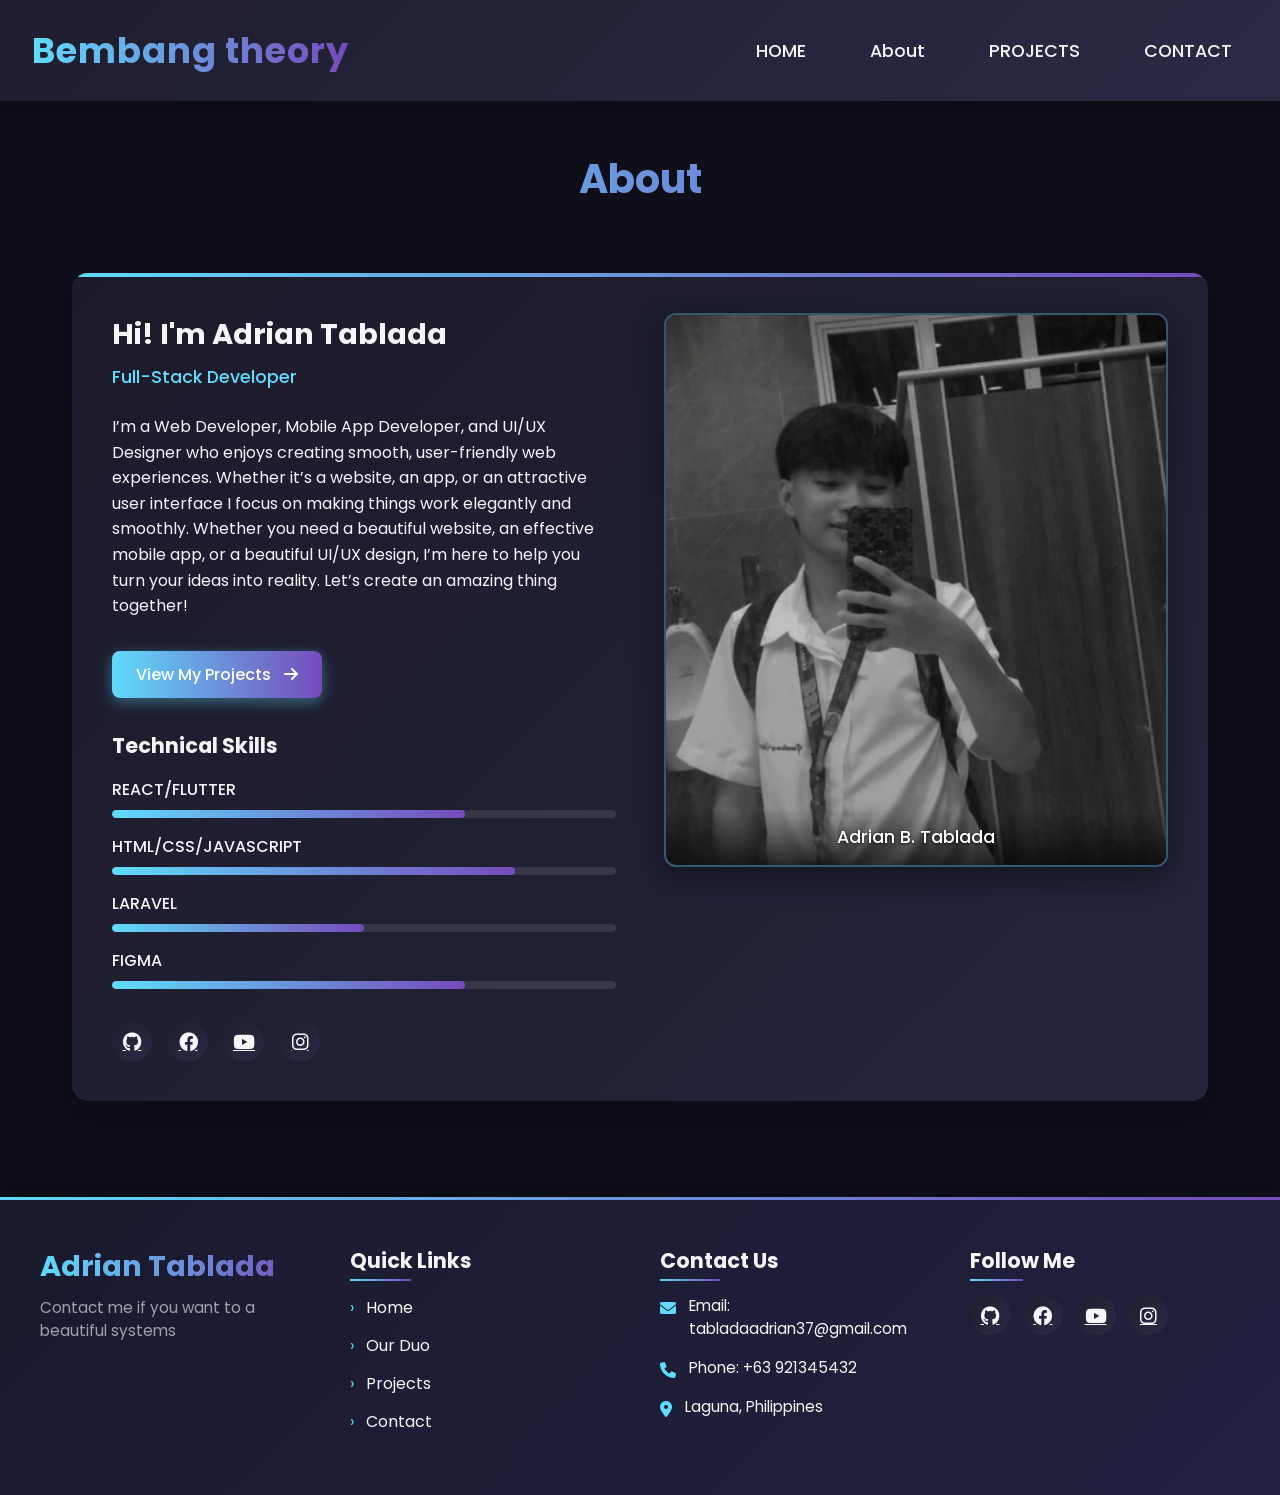
==== index.html @ 81f8ad00 "first commit" ====
<!DOCTYPE html>
<html lang="en">
  <head>
    <meta charset="UTF-8" />
    <meta name="viewport" content="width=device-width, initial-scale=1.0" />
    <title>Adrian Porfolio</title>
    <link rel="stylesheet" href="style.css" />
    <link
      rel="stylesheet"
      href="https://cdnjs.cloudflare.com/ajax/libs/font-awesome/6.0.0/css/all.min.css"
    />
    <link
      rel="stylesheet"
      href="https://fonts.googleapis.com/css2?family=Poppins:wght@300;400;500;600;700&display=swap"
    />
  </head>

  <body>
    <header>
      <div class="title">
        <h1>Bembang theory</h1>
      </div>

      <nav>
        <ul>
          <li class="nav-li"><a href="index.html">HOME</a></li>
          <li class="nav-li"><a href="">About</a></li>
          <li class="nav-li"><a href="project.html">PROJECTS</a></li>
          <li class="nav-li"><a href="#Contact">CONTACT</a></li>
        </ul>
      </nav>
    </header>

    <main>
      <section class="team-section">
        <div class="section-header">
          <h2>About</h2>
        </div>

        <div class="team-member" id="alex">
          <div class="member-info">
            <div class="member-header">
              <h3>Hi! I'm Adrian Tablada</h3>
              <p class="role">Full-Stack Developer</p>
            </div>

            <div class="member-bio">
              <p>
                I’m a Web Developer, Mobile App Developer, and UI/UX Designer
                who enjoys creating smooth, user-friendly web experiences.
                Whether it’s a website, an app, or an attractive user interface
                I focus on making things work elegantly and smoothly. Whether
                you need a beautiful website, an effective mobile app, or a
                beautiful UI/UX design, I’m here to help you turn your ideas
                into reality. Let’s create an amazing thing together!
              </p>
            </div>

            <div class="project-button-container">
              <a href="project.html" class="project-button">
                <span>View My Projects</span>
                <i class="fas fa-arrow-right"></i>
              </a>
            </div>

            <div class="skills-container">
              <h4>Technical Skills</h4>
              <div class="skill">
                <span>REACT/FLUTTER</span>
                <div class="progress-bar">
                  <div class="progress" style="width: 70%"></div>
                </div>
              </div>
              <div class="skill">
                <span>HTML/CSS/JAVASCRIPT</span>
                <div class="progress-bar">
                  <div class="progress" style="width: 80%"></div>
                </div>
              </div>
              <div class="skill">
                <span>LARAVEL</span>
                <div class="progress-bar">
                  <div class="progress" style="width: 50%"></div>
                </div>
              </div>
              <div class="skill">
                <span>FIGMA</span>
                <div class="progress-bar">
                  <div class="progress" style="width: 70%"></div>
                </div>
              </div>
            </div>

            <div class="social-links">
              <a href="https://github.com/eeyaann06"
                ><i class="fab fa-github"></i
              ></a>
              <a href="https://www.facebook.com/adrian.tablada.5"
                ><i class="fab fa-facebook"></i
              ></a>
              <a href="https://www.youtube.com/@Ignia06"
                ><i class="fab fa-youtube"></i
              ></a>
              <a href="https://www.instagram.com/_ieyann06/"
                ><i class="fab fa-instagram"></i
              ></a>
            </div>
          </div>

          <div class="portfolio-showcase personal-photo">
            <div class="profile-image">
              <img
                src="./Images/ian-img.jpg"
                alt="Adrian Tablada - Full-Stack Developer"
              />
              <div class="image-caption">
                <p>Adrian B. Tablada</p>
              </div>
            </div>
          </div>
        </div>
      </section>
    </main>

    <footer>
      <div id="Contact" class="footer-container">
        <div class="footer-logo">
          <h3>Adrian Tablada</h3>
          <p>Contact me if you want to a beautiful systems</p>
        </div>

        <div class="footer-nav">
          <h3>Quick Links</h3>
          <ul>
            <li><a href="index.html">Home</a></li>
            <li><a href="index.html">Our Duo</a></li>
            <li><a href="project.html">Projects</a></li>
            <li><a href="#Contact">Contact</a></li>
          </ul>
        </div>

        <div class="contact-info">
          <h3>Contact Us</h3>
          <div class="contact-item">
            <i class="fas fa-envelope"></i>
            <p>
              Email:
              <a href="mailto:Bembangtheory@gmail.com"
                >tabladaadrian37@gmail.com</a
              >
            </p>
          </div>
          <div class="contact-item">
            <i class="fas fa-phone"></i>
            <p>Phone: +63 921345432</p>
          </div>
          <div class="contact-item">
            <i class="fas fa-map-marker-alt"></i>
            <p>Laguna, Philippines</p>
          </div>
        </div>

        <div class="footer-socials">
          <h3>Follow Me</h3>
          <div class="social-links">
            <a href="https://github.com/eeyaann06"
              ><i class="fab fa-github"></i
            ></a>
            <a href="https://www.facebook.com/adrian.tablada.5"
              ><i class="fab fa-facebook"></i
            ></a>
            <a href="https://www.youtube.com/@Ignia06"
              ><i class="fab fa-youtube"></i
            ></a>
            <a href="https://www.instagram.com/_ieyann06/"
              ><i class="fab fa-instagram"></i
            ></a>
          </div>
        </div>
      </div>
    </footer>
    <script src="script.js"></script>
  </body>
</html>
---- style.css ----
* {
  margin: 0;
  padding: 0;
  box-sizing: border-box;
  font-family: "Poppins", sans-serif;
}

body {
  background-color: #0f0f1a;
  color: #f5f5f7;
  overflow-x: hidden;
}

header {
  background: linear-gradient(135deg, #1e1e2e 0%, #2a2a45 100%);
  padding: 1.5rem 2rem;
  display: flex;
  justify-content: space-between;
  align-items: center;
  position: sticky;
  top: 0;
  z-index: 100;
  box-shadow: 0 4px 30px rgba(0, 0, 0, 0.3);
}

.title h1 {
  font-size: 2.2rem;
  background: linear-gradient(90deg, #60dbfb, #764abc);
  -webkit-background-clip: text;
  background-clip: text;
  color: transparent;
  font-weight: 700;
  letter-spacing: 1px;
}

nav ul {
  display: flex;
  list-style: none;
  gap: 2rem;
}

nav a {
  color: #f5f5f7;
  text-decoration: none;
  font-size: 1.1rem;
  font-weight: 500;
  padding: 0.5rem 1rem;
  border-radius: 8px;
  transition: all 0.3s ease;
  position: relative;
}

nav a:hover {
  background: rgba(255, 255, 255, 0.1);
}

nav a::after {
  content: "";
  position: absolute;
  width: 0;
  height: 2px;
  bottom: 0;
  left: 0;
  background: linear-gradient(90deg, #60dbfb, #764abc);
  transition: width 0.3s ease;
}

nav a:hover::after {
  width: 100%;
}

.nav-li {
  position: relative;
}

.team-section {
  max-width: 1200px;
  margin: 3rem auto;
  padding: 0 2rem;
}

.section-header {
  text-align: center;
  margin-bottom: 4rem;
}

.section-header h2 {
  font-size: 2.5rem;
  margin-bottom: 1rem;
  background: linear-gradient(90deg, #60dbfb, #764abc);
  -webkit-background-clip: text;
  background-clip: text;
  color: transparent;
}

.section-header p {
  font-size: 1.2rem;
  color: #a0a0b0;
}

.team-member {
  display: grid;
  grid-template-columns: 1fr 1fr;
  gap: 3rem;
  margin-bottom: 6rem;
  background: linear-gradient(
    135deg,
    rgba(30, 30, 46, 0.8) 0%,
    rgba(42, 42, 69, 0.8) 100%
  );
  border-radius: 16px;
  padding: 2.5rem;
  box-shadow: 0 15px 30px rgba(0, 0, 0, 0.3);
  position: relative;
  overflow: hidden;
}

.team-member::before {
  content: "";
  position: absolute;
  top: 0;
  left: 0;
  right: 0;
  height: 4px;
  background: linear-gradient(90deg, #60dbfb, #764abc);
  z-index: 1;
}

.member-header h3 {
  font-size: 1.8rem;
  margin-bottom: 0.5rem;
}

.role {
  color: #60dbfb;
  font-size: 1.1rem;
  font-weight: 500;
  margin-bottom: 1.5rem;
}

.member-bio {
  margin-bottom: 2rem;
  line-height: 1.6;
}

.skills-container {
  margin-bottom: 2rem;
}

.skills-container h4 {
  margin-bottom: 1rem;
  font-size: 1.3rem;
}

.skill {
  margin-bottom: 1rem;
}

.skill span {
  display: block;
  margin-bottom: 0.5rem;
  font-weight: 500;
}

.progress-bar {
  height: 8px;
  background-color: rgba(255, 255, 255, 0.1);
  border-radius: 4px;
  overflow: hidden;
}

.progress {
  height: 100%;
  background: linear-gradient(90deg, #60dbfb, #764abc);
  border-radius: 4px;
  transition: width 1s ease-in-out;
}

.social-links {
  display: flex;
  gap: 1rem;
}

.social-links a {
  display: flex;
  align-items: center;
  justify-content: center;
  width: 40px;
  height: 40px;
  border-radius: 50%;
  background: linear-gradient(135deg, #1e1e2e 0%, #2a2a45 100%);
  color: #f5f5f7;
  font-size: 1.2rem;
  transition: all 0.3s ease;
}

.social-links a:hover {
  transform: translateY(-5px);
  background: linear-gradient(90deg, #60dbfb, #764abc);
  box-shadow: 0 5px 15px rgba(96, 219, 251, 0.4);
}

.personal-photo {
  position: relative;
}

.profile-image {
  border-radius: 12px;
  overflow: hidden;
  box-shadow: 0 10px 30px rgba(0, 0, 0, 0.4);
  border: 2px solid rgba(96, 219, 251, 0.3);
  position: relative;
}

.profile-image img {
  width: 100%;
  height: 550px;
  object-fit: cover;
  display: block;
  transition: transform 0.5s ease;
  filter: saturate(1.1) contrast(1.1);
}

.profile-image:hover img {
  transform: scale(1.05);
}

.image-caption {
  position: absolute;
  bottom: 0;
  left: 0;
  right: 0;
  padding: 15px;
  background: linear-gradient(
    0deg,
    rgba(0, 0, 0, 0.7) 0%,
    rgba(0, 0, 0, 0) 100%
  );
  transition: opacity 0.3s ease;
}

.image-caption p {
  font-size: 1.1rem;
  font-weight: 500;
  text-align: center;
  margin: 0;
  color: white;
  text-shadow: 0 1px 3px rgba(0, 0, 0, 0.8);
}

.profile-image::before {
  content: "";
  position: absolute;
  top: -5px;
  left: -5px;
  right: -5px;
  bottom: -5px;
  background: linear-gradient(
    45deg,
    #60dbfb,
    transparent,
    #764abc,
    transparent,
    #60dbfb
  );
  z-index: -1;
  border-radius: 16px;
  background-size: 400%;
  animation: glowingBorder 8s linear infinite;
}

.project-button-container {
  margin-bottom: 2rem;
  display: flex;
  justify-content: flex-start;
}

.project-button {
  display: flex;
  align-items: center;
  gap: 0.8rem;
  background: linear-gradient(90deg, #60dbfb, #764abc);
  color: white;
  padding: 0.7rem 1.5rem;
  border-radius: 8px;
  text-decoration: none;
  font-weight: 500;
  transition: all 0.3s ease;
  box-shadow: 0 4px 15px rgba(96, 219, 251, 0.4);
}

.project-button:hover {
  transform: translateY(-3px);
  box-shadow: 0 8px 20px rgba(96, 219, 251, 0.6);
}

.project-button i {
  transition: transform 0.3s ease;
}

.project-button:hover i {
  transform: translateX(5px);
}

footer {
  background: linear-gradient(135deg, #1a1a2e 0%, #212140 100%);
  color: #f5f5f7;
  padding: 3rem 2rem 1rem;
  margin-top: 5rem;
  box-shadow: 0 -10px 30px rgba(0, 0, 0, 0.2);
  position: relative;
  overflow: hidden;
}

footer::before {
  content: "";
  position: absolute;
  top: 0;
  left: 0;
  right: 0;
  height: 3px;
  background: linear-gradient(90deg, #60dbfb, #764abc);
  z-index: 1;
}

.footer-container {
  display: grid;
  grid-template-columns: repeat(auto-fit, minmax(250px, 1fr));
  gap: 2.5rem;
  max-width: 1200px;
  margin: 0 auto 2rem;
}

.footer-logo h3 {
  font-size: 1.8rem;
  margin-bottom: 0.5rem;
  background: linear-gradient(90deg, #60dbfb, #764abc);
  -webkit-background-clip: text;
  background-clip: text;
  color: transparent;
}

.footer-logo p {
  color: #a0a0b0;
  font-size: 0.95rem;
}

.footer-nav h3,
.contact-info h3,
.footer-socials h3 {
  font-size: 1.3rem;
  margin-bottom: 1.2rem;
  position: relative;
  display: inline-block;
}

.footer-nav h3::after,
.contact-info h3::after,
.footer-socials h3::after {
  content: "";
  position: absolute;
  width: 50%;
  height: 2px;
  bottom: -5px;
  left: 0;
  background: linear-gradient(90deg, #60dbfb, #764abc);
}

.footer-nav ul {
  list-style: none;
}

.footer-nav ul li {
  margin-bottom: 0.8rem;
}

.footer-nav ul li a {
  color: #f5f5f7;
  text-decoration: none;
  transition: all 0.3s ease;
  position: relative;
  padding-left: 1rem;
}

.footer-nav ul li a::before {
  content: "›";
  position: absolute;
  left: 0;
  color: #60dbfb;
  transition: transform 0.3s ease;
}

.footer-nav ul li a:hover {
  color: #60dbfb;
  padding-left: 1.3rem;
}

.footer-nav ul li a:hover::before {
  transform: translateX(5px);
}

.contact-item {
  display: flex;
  align-items: flex-start;
  margin-bottom: 1rem;
}

.contact-item i {
  color: #60dbfb;
  margin-right: 0.8rem;
  margin-top: 0.3rem;
}

.contact-item p {
  font-size: 0.95rem;
  line-height: 1.5;
}

.contact-item a {
  color: #f5f5f7;
  text-decoration: none;
  transition: color 0.3s ease;
}

.contact-item a:hover {
  color: #60dbfb;
}

.footer-socials .social-links {
  display: flex;
  gap: 0.8rem;
  margin-bottom: 1.5rem;
}

.footer-socials .social-links a {
  display: flex;
  align-items: center;
  justify-content: center;
  width: 40px;
  height: 40px;
  border-radius: 50%;
  background: linear-gradient(135deg, #1e1e2e 0%, #2a2a45 100%);
  color: #f5f5f7;
  font-size: 1.2rem;
  transition: all 0.3s ease;
}

.footer-socials .social-links a:hover {
  transform: translateY(-5px);
  background: linear-gradient(90deg, #60dbfb, #764abc);
  box-shadow: 0 5px 15px rgba(96, 219, 251, 0.4);
}

@keyframes glowingBorder {
  0% {
    background-position: 0% 50%;
  }

  50% {
    background-position: 100% 50%;
  }

  100% {
    background-position: 0% 50%;
  }
}

@media (max-width: 900px) {
  .team-member {
    grid-template-columns: 1fr;
    gap: 2rem;
  }

  header {
    flex-direction: column;
    gap: 1rem;
  }

  nav ul {
    flex-wrap: wrap;
    justify-content: center;
    gap: 1rem;
  }

  .profile-image img {
    height: 400px;
  }
}

@keyframes fadeInUp {
  from {
    opacity: 0;
    transform: translateY(20px);
  }

  to {
    opacity: 1;
    transform: translateY(0);
  }
}

.section-header,
.team-member {
  animation: fadeInUp 0.8s ease forwards;
}

.team-member:nth-child(2) {
  animation-delay: 0.2s;
}

.member-header h3:hover {
  text-shadow: 0 0 10px rgba(96, 219, 251, 0.5);
}
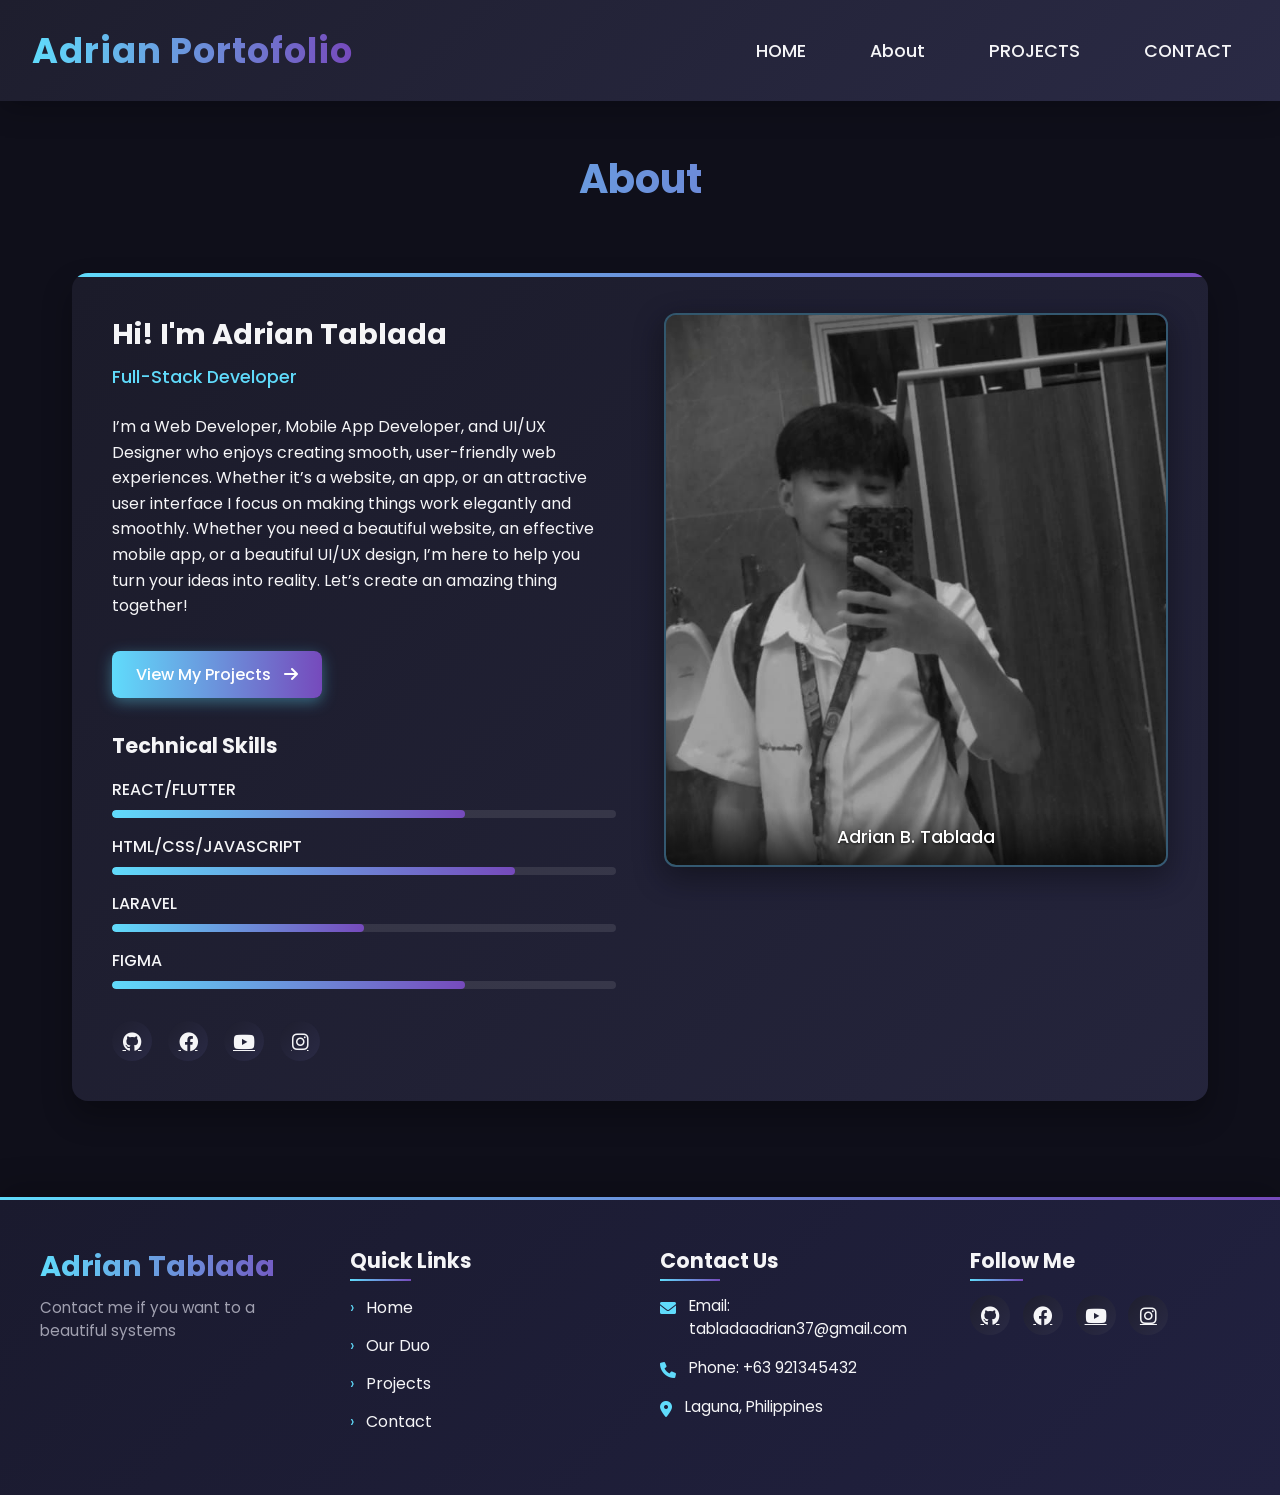
==== commit 7441c28c: "Update index.html" ====
--- a/index.html
+++ b/index.html
@@ -18,7 +18,7 @@
   <body>
     <header>
       <div class="title">
-        <h1>Bembang theory</h1>
+        <h1>Adrian Portofolio</h1>
       </div>
 
       <nav>
